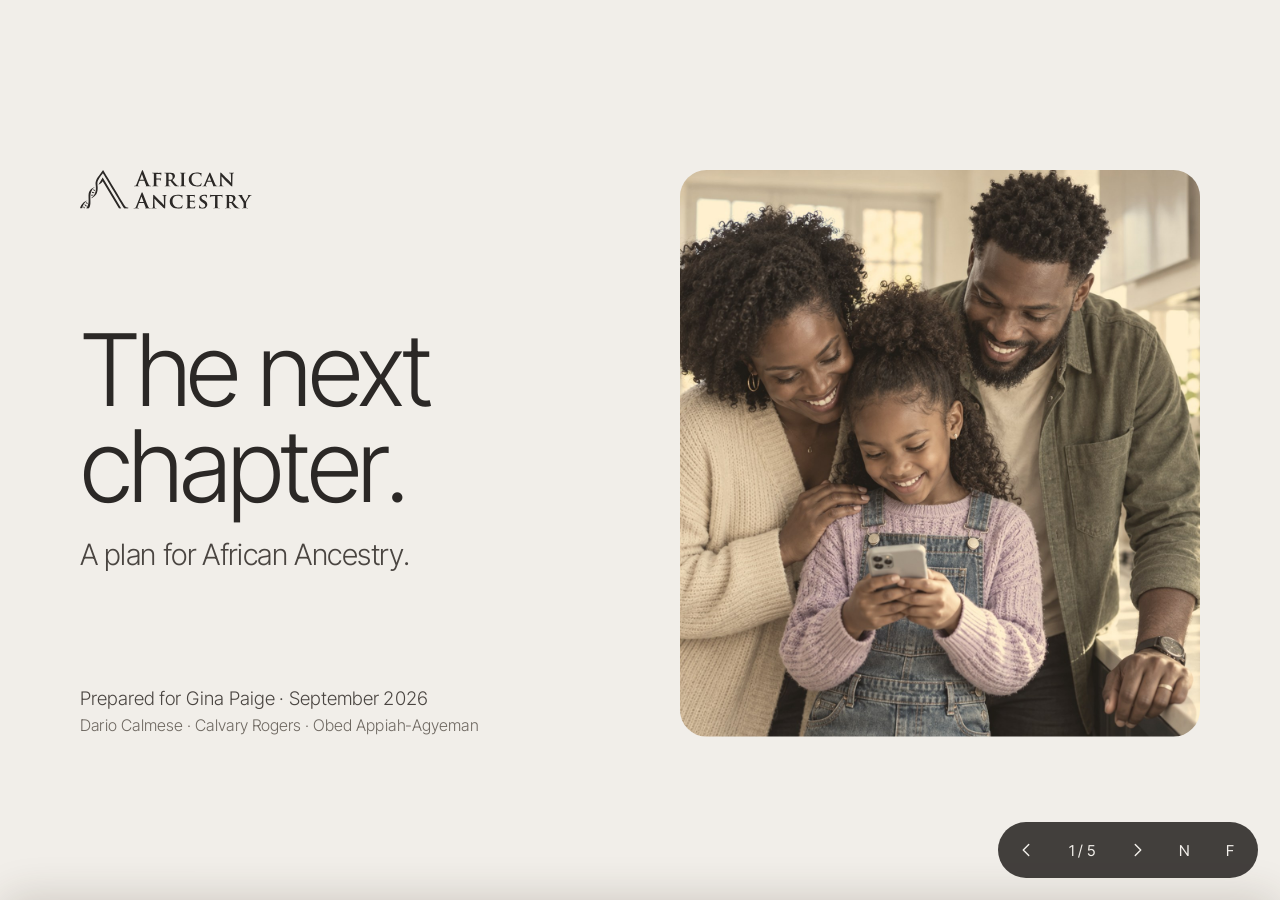
==== lite/index.html @ 92491630 "Publish the lite deck at /lite/ The five-slide lite deck from the lite branch, served beside the ful" ====
<!doctype html>
<html lang="en">
<head>
<meta charset="utf-8">
<meta name="viewport" content="width=device-width, initial-scale=1">
<meta name="robots" content="noindex, nofollow">
<title>African Ancestry · The next chapter (lite)</title>
<style>
@font-face{font-family:'Inter Tight';font-weight:300;font-display:block;src:url([data-uri]) format('woff2')}
@font-face{font-family:'Inter Tight';font-weight:400;font-display:block;src:url([data-uri]) format('woff2')}
@font-face{font-family:'Inter Tight';font-weight:500;font-display:block;src:url([data-uri]) format('woff2')}
*{box-sizing:border-box}
html,body{margin:0;height:100%;background:#F1EEE9;overflow:hidden;-webkit-font-smoothing:antialiased;font-variant-numeric:tabular-nums}
#stage{position:fixed;left:0;top:0;width:var(--W,1920px);height:1080px;transform-origin:0 0}
#stage>section{position:absolute;left:0;top:0;width:100%;height:1080px;overflow:hidden;visibility:hidden;opacity:0;transition:opacity 280ms ease,visibility 0s linear 280ms}
#stage>section.is-current{visibility:visible;opacity:1;transition:opacity 280ms ease}
section aside{display:none}
/* Deck language = the mockups: warm paper, charcoal ink, light grotesk, dark pills, thin line icons. */
:root {
  --paper: #F1EEE9;
  --card: #F8F6F2;
  --card-line: #E7E2DA;
  --ink: #2B2826;
  --ink-2: #4A4541;
  --muted: #7B756E;
  --faint: #A49D95;
  --line: #DDD7CF;
  --pill: #2F2C2A;
  --on-pill: #F4F1EC;
}
section { background: var(--paper); color: var(--ink); font-family: 'Inter Tight', 'Helvetica Neue', Arial, sans-serif; font-weight: 300; padding: 120px 120px 110px; }
h1, h2, h3, p { margin: 0; font-weight: 300; }

/* chrome: logo top left, count and track top right (like the app's top bar) */
.chrome-logo { position: absolute; left: 120px; top: 52px; height: 40px; }
.chrome-count { position: absolute; right: 120px; top: 58px; display: flex; align-items: center; gap: 22px; font-size: 24px; font-weight: 400; color: var(--faint); }
.chrome-count .track { width: 140px; height: 4px; border-radius: 4px; background: #DCD6CE; overflow: hidden; }
.chrome-count .track i { display: block; height: 100%; background: var(--ink); }

/* type */
.eyebrow { font-size: 26px; line-height: 32px; font-weight: 400; color: var(--faint); }
.title { font-size: 88px; line-height: 92px; letter-spacing: -0.035em; }
.title-m { font-size: 72px; line-height: 78px; letter-spacing: -0.03em; }
.sub { font-size: 38px; line-height: 48px; letter-spacing: -0.02em; color: var(--ink-2); margin-top: 14px; }
.lead { font-size: 44px; line-height: 54px; letter-spacing: -0.02em; }
.body { font-size: 28px; line-height: 40px; color: var(--muted); }
.small { font-size: 24px; line-height: 32px; color: var(--muted); }
.ink { color: var(--ink); } .ink2 { color: var(--ink-2); } .muted { color: var(--muted); } .faint { color: var(--faint); }
.w4 { font-weight: 400; }

/* components */
.card { background: var(--card); border-radius: 32px; box-shadow: 0 1px 2px rgba(60, 45, 30, 0.04), 0 0 0 1px rgba(60, 45, 30, 0.04); }
.row { display: flex; align-items: center; gap: 28px; }
.icircle { flex: none; width: 76px; height: 76px; border-radius: 50%; background: var(--card); border: 1.5px solid var(--card-line); display: grid; place-items: center; color: #3A3632; }
.icircle.sm { width: 60px; height: 60px; }
.rt { font-size: 36px; line-height: 44px; letter-spacing: -0.015em; color: var(--ink); }
.rd { font-size: 26px; line-height: 34px; color: var(--muted); margin-top: 2px; }
.pill { display: inline-flex; align-items: center; gap: 22px; height: 76px; padding: 0 40px; border-radius: 999px; background: var(--pill); color: var(--on-pill); font-size: 28px; font-weight: 400; letter-spacing: -0.005em; white-space: nowrap; }
.pill-outline { display: inline-flex; align-items: center; height: 76px; padding: 0 40px; border-radius: 999px; border: 1.5px solid var(--ink); font-size: 28px; font-weight: 400; }
.hair { height: 1.5px; background: var(--line); border: 0; }

/* device frames */
.phone { flex: none; padding: 10px; border-radius: 56px; background: #1C1A19; box-shadow: 0 40px 80px -30px rgba(60, 45, 30, 0.35), 0 0 0 1px #0E0D0C; }
.phone img { display: block; width: 100%; border-radius: 46px; }
.browser { flex: none; border-radius: 22px; overflow: hidden; background: #FBFAF7; box-shadow: 0 40px 90px -40px rgba(60, 45, 30, 0.35), 0 0 0 1.5px #E3DDD4; }
.browser .bar { height: 46px; display: flex; align-items: center; gap: 10px; padding: 0 20px; border-bottom: 1.5px solid #ECE7E0; }
.browser .bar i { width: 13px; height: 13px; border-radius: 50%; background: #DDD7CE; }
.browser .bar span { margin-left: 18px; flex: 1; max-width: 420px; height: 28px; border-radius: 999px; background: #F1EEE9; font-size: 15px; line-height: 28px; color: var(--muted); text-align: center; font-weight: 400; }
.browser img { display: block; width: 100%; }
.shot { flex: none; padding: 8px; border-radius: 40px; background: #1C1A19; }
.shot img { display: block; width: 100%; border-radius: 32px; }

/* ---------- v2 additions ---------- */
:root { --brown: #7D5E45; --brown-soft: #EDE3D8; }
section { display: flex; flex-direction: column; }
.head { flex: none; }
.body { flex: 1; min-height: 0; position: relative; }
.serif { font-family: 'Instrument Serif', Georgia, serif; font-weight: 400; letter-spacing: -0.005em; }
.outcome { font-family: 'Instrument Serif', Georgia, serif; font-style: italic; font-weight: 400; color: var(--brown); font-size: 40px; line-height: 46px; letter-spacing: -0.005em; }
.outcome-label { font-size: 24px; line-height: 30px; font-weight: 400; color: var(--faint); }
.brown { color: var(--brown); }

/* pulsing dot for "You, next" */
.dot-next { position: relative; display: inline-block; width: 34px; height: 34px; border-radius: 50%; background: var(--brown); flex: none; }
.dot-next::before, .dot-next::after { content: ''; position: absolute; inset: 0; border-radius: 50%; border: 2px solid var(--brown); animation: ring 2.4s cubic-bezier(.2, .6, .3, 1) infinite; }
.dot-next::after { animation-delay: 1.2s; }
@keyframes ring { 0% { transform: scale(1); opacity: .6; } 100% { transform: scale(2.6); opacity: 0; } }
@media print { .dot-next::before, .dot-next::after { animation: none; opacity: 0; } }

/* quadrants */
.quad { display: grid; grid-template-columns: 250px 1fr 1fr; grid-template-rows: auto 1fr 1fr; gap: 14px; height: 100%; }
.qh { display: flex; flex-direction: column; justify-content: flex-end; gap: 4px; padding: 0 4px 6px; }
.qh b { font-weight: 500; font-size: 28px; line-height: 34px; color: var(--ink); }
.qrow { display: flex; flex-direction: column; justify-content: center; gap: 4px; padding-right: 12px; }
.qrow b { font-weight: 500; font-size: 28px; line-height: 34px; color: var(--ink); }
.qcell { position: relative; border-radius: 28px; background: var(--card); box-shadow: 0 0 0 1.5px var(--card-line) inset; padding: 30px 32px; display: flex; flex-direction: column; gap: 14px; }
.qcell.next { background: var(--brown-soft); box-shadow: 0 0 0 1.5px #D9C8B6 inset; justify-content: flex-end; }
.chip { display: inline-flex; align-items: center; gap: 12px; align-self: flex-start; height: 52px; padding: 0 24px 0 18px; border-radius: 999px; background: var(--paper); box-shadow: 0 0 0 1.5px var(--card-line) inset; font-size: 26px; font-weight: 400; color: var(--ink-2); white-space: nowrap; }
.chip i { width: 14px; height: 14px; border-radius: 50%; background: #BDB5AB; flex: none; }
.chip.you { background: var(--ink); color: var(--on-pill); box-shadow: none; }
.chip.you i { background: var(--on-pill); }

/* timeline */
.tl { display: grid; grid-template-columns: repeat(4, 1fr); gap: 56px; position: relative; }
.tl-track { position: absolute; left: 0; right: 0; top: 22px; height: 4px; border-radius: 4px; background: #DCD6CE; }
.tl-track i { display: block; height: 100%; border-radius: 4px; background: var(--ink); }
.tl-node { display: block; position: relative; z-index: 1; width: 48px; height: 48px; border-radius: 50%; background: var(--paper); border: 2px solid var(--ink); }
.tl-node.on { background: var(--ink); }
.tl-node.brown { background: var(--brown); border-color: var(--brown); }
.tl-col.dim { opacity: 0.26; }
.tl-name { font-size: 40px; line-height: 46px; letter-spacing: -0.015em; color: var(--ink); }

/* drill-down lists */
.do-list { display: flex; flex-direction: column; gap: 22px; }
.do { display: flex; align-items: center; gap: 22px; font-size: 32px; line-height: 40px; color: var(--ink); }
.do .icircle { width: 60px; height: 60px; }

/* path of a sale */
.path { display: grid; grid-template-columns: 170px repeat(5, 1fr); column-gap: 16px; row-gap: 20px; align-items: center; }
.step { border-radius: 24px; padding: 22px 22px; background: var(--card); box-shadow: 0 0 0 1.5px var(--card-line) inset; display: flex; flex-direction: column; gap: 10px; min-height: 150px; }
.step .st { font-size: 28px; line-height: 34px; color: var(--ink); }
.step .ss { display: flex; align-items: center; gap: 8px; font-size: 24px; line-height: 30px; }
.step.lost { background: transparent; box-shadow: 0 0 0 1.5px var(--line) inset; }
.step.lost .st { color: var(--faint); }

/* from / to */
.ft { display: grid; grid-template-columns: 200px 1fr 60px 1fr; column-gap: 24px; align-items: center; }
.ft > * { padding: 16px 0; border-bottom: 1.5px solid var(--line); }
.ft .lab { font-size: 26px; font-weight: 400; color: var(--faint); }
.ft .from { font-size: 30px; line-height: 38px; color: var(--muted); }
.ft .to { font-size: 30px; line-height: 38px; color: var(--ink); }
.ft .arr { color: var(--brown); display: grid; place-items: center; }
/* readable grays: every text size in the deck is 24px+, so 3:1 is the floor; body text gets 4.5:1+ */
:root { --muted: #6E6861; --faint: #847D75; }
.chrome-count { top: 56px; }

/* ---------- spacing system (one rhythm for every slide) ---------- */
/* outer margins 120 / 120 / 110. eyebrow -> title 16. head -> body 64. body -> footer 40. */
section { padding: 120px 120px 110px; }
.head .eyebrow + * { margin-top: 16px; }
.title-m { font-size: 72px; line-height: 80px; letter-spacing: -0.03em; }
.body { margin-top: 64px; }
.foot { flex: none; margin-top: 40px; }
.tl { margin-top: 64px !important; }
.row { gap: 24px; }
.today-line { position: absolute; left: 57px; top: -47px; height: 86px; border-left: 2.5px dashed var(--brown); }
.do { font-size: 30px; line-height: 38px; }
.do-list { gap: 20px; }
.step { min-height: 180px; justify-content: space-between; }
.path { row-gap: 28px; }

/* ---------- v3: no cursive; outcomes in brown medium sans; black card titles ---------- */
.outcome { font-family: 'Inter Tight', 'Helvetica Neue', Arial, sans-serif; font-style: normal; font-weight: 500; color: var(--brown); font-size: 30px; line-height: 38px; letter-spacing: -0.01em; }
.lead { color: #141210; font-weight: 400; }

/* quadrant, open plot with dashed axes */
.qplot { position: relative; height: 100%; min-height: 600px; }
.qaxis-v { position: absolute; left: 50%; top: 0; bottom: 0; border-left: 3px dashed var(--ink); }
.qaxis-h { position: absolute; top: 50%; left: 0; right: 0; border-top: 3px dashed var(--ink); }
.qlab { position: absolute; font-size: 28px; line-height: 34px; font-weight: 500; color: var(--ink); }
.qlab { white-space: nowrap; }
.qlab.q-tl { left: 0; top: 0; } .qlab.q-tr { right: 0; top: 0; text-align: right; }
.qlab.q-bl { left: 0; bottom: 0; } .qlab.q-br { right: 0; bottom: 0; text-align: right; }
.qaxis-label { position: absolute; font-size: 24px; line-height: 30px; font-weight: 400; color: var(--muted); white-space: nowrap; }
.qaxis-label.v { right: calc(50% + 18px); top: 0; }
.qaxis-label.h { right: 0; top: calc(50% + 16px); }
.qdot { position: absolute; width: 28px; height: 28px; margin: -14px 0 0 -14px; border-radius: 50%; background: #D3CABE; box-shadow: 0 0 0 2px #8E877F inset; }
.qdot.you { width: 34px; height: 34px; margin: -17px 0 0 -17px; background: var(--ink); box-shadow: none; }
.qname { position: absolute; transform: translate(26px, -50%); font-size: 28px; line-height: 34px; font-weight: 400; color: var(--ink-2); white-space: nowrap; }
.qname.you { font-weight: 500; color: var(--ink); }
.qname.next { font-weight: 500; color: var(--brown); }
.qplot .dot-next { position: absolute; margin: -17px 0 0 -17px; }
.qlink { position: absolute; border-left: 3px dashed var(--brown); }

/* ---------- v4 ---------- */
/* causes: one line each, so every column lines up */
.cause-grid { display: grid; grid-template-columns: repeat(4, 1fr); gap: 48px; }
.cause-t { font-size: 30px; line-height: 38px; color: var(--ink); margin-top: 6px; white-space: nowrap; }
.cause-s { margin-top: 6px; white-space: nowrap; }
.small.one { white-space: nowrap; }
/* milestone slides: the takeaway sits beside the title */
.head.split { display: flex; align-items: flex-end; justify-content: space-between; gap: 48px; }
.pill.brings { flex: none; font-size: 26px; height: 70px; padding: 0 34px; margin-bottom: 4px; }
.app-row { display: flex; justify-content: space-between; align-items: flex-start; width: 100%; max-width: 1680px; margin-left: auto; margin-right: auto; }
.app-row .phone { width: 312px; }
/* ads: the Today column is only as wide as its words */
.ft { grid-template-columns: 200px max-content 60px 1fr; column-gap: 32px; }
/* timeline drill-in: the current milestone pulses, the rest gray out on arrival */
.tl-node.pulse { background: var(--brown); border-color: var(--brown); }
.tl-node.pulse::before, .tl-node.pulse::after { content: ''; position: absolute; inset: -2px; border-radius: 50%; border: 2px solid var(--brown); animation: ring 2.4s cubic-bezier(.2, .6, .3, 1) infinite; }
.tl-node.pulse::after { animation-delay: 1.2s; }
.tl-col.dim { opacity: 1; }
.tl-col.dim > :not(.tl-node) { opacity: 0.28; } /* only the words gray out; dots stay solid so the line never shows through */
.is-current .tl-col.dim > :not(.tl-node) { animation: tl-dim 0.7s ease 0.15s both; }
@keyframes tl-dim { from { opacity: 1; } to { opacity: 0.28; } }
/* growth: one step per click */
.gsteps { display: flex; flex-direction: column; gap: 30px; padding-top: 40px; }
.gs-t { font-size: 32px; line-height: 40px; margin-top: 4px; }
.gsteps .small { margin-top: 6px; }
section[data-steps] .stp { opacity: 0; transform: translateY(14px); transition: opacity 0.5s ease, transform 0.5s ease; }
section[data-steps] .stp.on { opacity: 1; transform: none; }
@media print {
  .tl-node.pulse::before, .tl-node.pulse::after { animation: none; opacity: 0; }
  .is-current .tl-col.dim > :not(.tl-node) { animation: none; }
  section[data-steps] .stp { opacity: 1; transform: none; }
}

/* ---------- v5: landscape, read by its axis ends ---------- */
.qaxis-v { top: 52px; bottom: 52px; }
.qpole { position: absolute; font-size: 30px; line-height: 36px; font-weight: 500; color: var(--ink); white-space: nowrap; }
.qpole.top { left: 50%; top: 0; transform: translateX(-50%); }
.qpole.bottom { left: 50%; bottom: 0; transform: translateX(-50%); }
.qpole.left { left: 0; top: calc(50% - 50px); }
.qpole.right { right: 0; top: calc(50% - 50px); }
.qzone { position: absolute; left: 50%; right: 0; top: 52px; bottom: 50%; background: var(--brown-soft); border-radius: 0 28px 0 0; }
.qzone-note { position: absolute; right: 24px; top: 72px; font-size: 24px; line-height: 30px; font-weight: 400; color: var(--brown); white-space: nowrap; }
.qdot { width: 30px; height: 30px; margin: -15px 0 0 -15px; }
.qname { font-size: 28px; color: var(--ink-2); }
.qarrow { position: absolute; width: 18px; height: 18px; margin-left: -9px; border-left: 3px solid var(--brown); border-top: 3px solid var(--brown); transform: rotate(45deg); background: var(--brown-soft); }

/* ---------- lite deck: the pixel journey (slide 2) ---------- */
.pj { display: grid; grid-template-columns: 210px repeat(6, 1fr); column-gap: 16px; row-gap: 40px; align-content: start; }
.pj-name { font-size: 32px; line-height: 40px; margin-top: 2px; }
.pj-lab { padding-top: 6px; }
.pj-lt { font-size: 30px; line-height: 38px; font-weight: 500; color: var(--ink); }
.pj-cell { position: relative; }
.pj-cell::after { content: ''; position: absolute; left: 24px; right: -40px; top: 22.5px; height: 3px; background: var(--ink); }
.pj-cell.breaks::after, .pj-cell.lost::after { height: 0; background: none; border-top: 3px dashed var(--brown); }
.pj-cell.end::after { display: none; }
.pj-node { position: relative; z-index: 1; display: grid; place-items: center; width: 48px; height: 48px; border-radius: 50%; background: var(--ink); color: var(--on-pill); }
.pj-node.lost { background: var(--paper); box-shadow: 0 0 0 2.5px var(--brown) inset; color: var(--brown); }
.pj-status { margin-top: 18px; font-size: 30px; line-height: 38px; font-weight: 400; color: var(--ink); }
.pj-status.lost { color: var(--brown); }
.pj-cell .small { margin-top: 4px; padding-right: 8px; }
.pj-meet { font-size: 26px; line-height: 34px; color: var(--muted); padding: 16px 0; }
.pj-meet.flag { color: var(--ink); background: var(--brown-soft); border-radius: 20px; padding: 16px 20px; margin-left: -20px; box-shadow: 0 0 0 1.5px #D9C8B6 inset; }
.small, .pj-meet { text-wrap: pretty; }

.controls{position:fixed;right:22px;bottom:22px;z-index:10;display:flex;gap:2px;align-items:center;padding:6px;border-radius:999px;background:rgba(47,44,42,.9);color:#F4F1EC;font:400 15px/1 'Inter Tight',Arial,sans-serif;transition:opacity .3s}
.controls.idle{opacity:0}
.controls button{width:44px;height:44px;border-radius:999px;border:0;background:transparent;color:inherit;cursor:pointer;display:grid;place-items:center;font:inherit}
.controls button:hover,.controls button[aria-pressed=true]{background:rgba(255,255,255,.14)}
.controls .count{padding:0 10px;min-width:64px;text-align:center}
.notes{position:fixed;left:0;right:0;bottom:0;z-index:9;max-height:40vh;overflow:auto;background:#F8F6F2;color:#2B2826;padding:24px 32px 96px;border-radius:24px 24px 0 0;box-shadow:0 -12px 40px rgba(60,45,30,.18);transform:translateY(104%);transition:transform .38s cubic-bezier(.32,.72,0,1);font:300 20px/30px 'Inter Tight',Arial,sans-serif}
.notes.open{transform:none}
.notes .label{font-size:15px;line-height:20px;font-weight:400;color:#7B756E;margin-bottom:8px}
.notes p{max-width:1100px;margin:0}
@media print{
  @page{size:1920px 1080px;margin:0}
  html,body{height:auto;overflow:visible;background:#F1EEE9}
  #stage{position:static;transform:none!important;width:1920px!important;height:auto}
  #stage>section{position:relative;visibility:visible;opacity:1;break-after:page;page-break-after:always}
  .controls,.notes{display:none}
}
</style>
</head>
<body>
<div id="stage">
<section id="title" data-bare style="display:grid; grid-template-columns:1fr 780px; column-gap:96px; padding:120px 120px 110px">
  <div style="display:flex; flex-direction:column; justify-content:space-between">
    <img src="[data-uri]" alt="African Ancestry" style="height:58px; align-self:flex-start">
    <div>
      <h1 style="font-size:150px; line-height:144px; letter-spacing:-0.045em">The next<br>chapter.</h1>
      <p class="sub" style="font-size:44px; line-height:54px; margin-top:34px">A plan for African Ancestry.</p>
    </div>
    <div>
      <p style="font-size:28px; line-height:36px" class="ink2">Prepared for Gina Paige · September 2026</p>
      <p class="small" style="margin-top:8px">Dario Calmese · Calvary Rogers · Obed Appiah-Agyeman</p>
    </div>
  </div>
  <img src="[data-uri]" alt="A family gathered around a phone" style="width:100%; height:850px; object-fit:cover; object-position:50% 45%; border-radius:40px">
  <aside>Open simply. Four slides: where the purchase journey breaks today, then three possibilities, each one building on the last. The look of this deck is the look we propose for the brand.</aside>
</section>
<section id="journey">
<div class="chrome-count"><span>02 / 05</span><span class="track"><i style="width:40%"></i></span></div>
  <div class="head"><p class="eyebrow">Where the purchase journey breaks</p><h2 class="title-m">Shoppers keep going. Meta loses the trail.</h2></div>
  <div class="body pj">
    <span></span>
    <div class="pj-step"><p class="eyebrow">01</p><p class="rt pj-name">Ad click</p></div>
    <div class="pj-step"><p class="eyebrow">02</p><p class="rt pj-name">Landing page</p></div>
    <div class="pj-step"><p class="eyebrow">03</p><p class="rt pj-name">Product page</p></div>
    <div class="pj-step"><p class="eyebrow">04</p><p class="rt pj-name">Add to cart</p></div>
    <div class="pj-step"><p class="eyebrow">05</p><p class="rt pj-name">Checkout</p></div>
    <div class="pj-step"><p class="eyebrow">06</p><p class="rt pj-name">Purchase</p></div>

    <div class="pj-lab"><p class="pj-lt">Meta's pixel</p><p class="small">What Meta can see</p></div>
    <div class="pj-cell"><span class="pj-node"><svg xmlns="http://www.w3.org/2000/svg" width="24" height="24" viewBox="0 0 24 24" fill="none" stroke="currentColor" stroke-width="1.5" stroke-linecap="round" stroke-linejoin="round" class="lucide lucide-check" aria-hidden="true"><path d="M20 6 9 17l-5-5"></path></svg></span><p class="pj-status">Seen</p><p class="small">The click ID is saved on arrival</p></div>
    <div class="pj-cell"><span class="pj-node"><svg xmlns="http://www.w3.org/2000/svg" width="24" height="24" viewBox="0 0 24 24" fill="none" stroke="currentColor" stroke-width="1.5" stroke-linecap="round" stroke-linejoin="round" class="lucide lucide-check" aria-hidden="true"><path d="M20 6 9 17l-5-5"></path></svg></span><p class="pj-status">Seen</p><p class="small">Except two ads whose redirect drops the click ID</p></div>
    <div class="pj-cell breaks"><span class="pj-node"><svg xmlns="http://www.w3.org/2000/svg" width="24" height="24" viewBox="0 0 24 24" fill="none" stroke="currentColor" stroke-width="1.5" stroke-linecap="round" stroke-linejoin="round" class="lucide lucide-check" aria-hidden="true"><path d="M20 6 9 17l-5-5"></path></svg></span><p class="pj-status">Seen</p><p class="small">The product view reaches Meta</p></div>
    <div class="pj-cell lost"><span class="pj-node lost"><svg xmlns="http://www.w3.org/2000/svg" width="24" height="24" viewBox="0 0 24 24" fill="none" stroke="currentColor" stroke-width="1.5" stroke-linecap="round" stroke-linejoin="round" class="lucide lucide-x" aria-hidden="true"><path d="M18 6 6 18"></path><path d="m6 6 12 12"></path></svg></span><p class="pj-status lost">Never sent</p><p class="small">The Add to cart event stops in the browser</p></div>
    <div class="pj-cell lost"><span class="pj-node lost"><svg xmlns="http://www.w3.org/2000/svg" width="24" height="24" viewBox="0 0 24 24" fill="none" stroke="currentColor" stroke-width="1.5" stroke-linecap="round" stroke-linejoin="round" class="lucide lucide-x" aria-hidden="true"><path d="M18 6 6 18"></path><path d="m6 6 12 12"></path></svg></span><p class="pj-status lost">Trail lost</p><p class="small">A new address, a new browser ID, no click ID</p></div>
    <div class="pj-cell lost end"><span class="pj-node lost"><svg xmlns="http://www.w3.org/2000/svg" width="24" height="24" viewBox="0 0 24 24" fill="none" stroke="currentColor" stroke-width="1.5" stroke-linecap="round" stroke-linejoin="round" class="lucide lucide-x" aria-hidden="true"><path d="M18 6 6 18"></path><path d="m6 6 12 12"></path></svg></span><p class="pj-status lost">Not credited</p><p class="small">Meta can't tie the sale to the ad</p></div>

    <div class="pj-lab"><p class="pj-lt">The shopper</p><p class="small">What they meet</p></div>
    <p class="pj-meet">Taps the ad</p>
    <p class="pj-meet">Lands on the site</p>
    <p class="pj-meet flag">A popup covers Add to cart</p>
    <p class="pj-meet">Opens the cart</p>
    <p class="pj-meet flag">Checkout leaves your web address</p>
    <p class="pj-meet">Buys the test</p>
  </div>
  <div class="foot" style="display:flex; align-items:center; gap:40px; white-space:nowrap">
    <span class="pill">In August, Meta ads got the same clicks as July and reported half the purchases.</span>
  </div>
  <aside>This is the path of a sale from the ad to the cart, as Meta's pixel sees it. We traced it on the live site on 25 September. The top line is what Meta can see; the bottom line is what the shopper meets. The ad click, the landing page and the product page all reach Meta, with one exception: two live ads land on a redirect that drops the click ID. Then the trail breaks. Add to cart is set up but never leaves the browser. Checkout moves to africanancestry.myshopify.com, where the click ID doesn't exist and Meta sees a new browser, so the checkout, and by extension the purchase, can't be tied back to the ad. Meanwhile the shopper meets an SMS popup right at Add to cart, and the address bar changes at checkout: five taps to checkout, one of them closing a popup. The result: in August, Meta ads got the same clicks as July and reported half the purchases. These are Meta's figures, not total sales; much of the drop is likely measurement.</aside>
</section>
<section id="p1">
<div class="chrome-count"><span>03 / 05</span><span class="track"><i style="width:60%"></i></span></div>
  <div class="head split"><div><p class="eyebrow">Possibility 01 · Stabilize the back end</p><h2 class="title-m">Let every sale count.</h2></div><span class="pill brings">The opportunity: your ad budget, at full strength</span></div>
  <div class="body" style="display:grid; grid-template-columns:1fr 720px; gap:96px; align-items:start">
    <div style="display:flex; flex-direction:column; gap:48px">
      <div class="row" style="align-items:flex-start"><span class="icircle"><svg xmlns="http://www.w3.org/2000/svg" width="28" height="28" viewBox="0 0 24 24" fill="none" stroke="currentColor" stroke-width="1.5" stroke-linecap="round" stroke-linejoin="round" class="lucide lucide-radio" aria-hidden="true"><path d="M16.247 7.761a6 6 0 0 1 0 8.478"></path><path d="M19.075 4.933a10 10 0 0 1 0 14.134"></path><path d="M4.925 19.067a10 10 0 0 1 0-14.134"></path><path d="M7.753 16.239a6 6 0 0 1 0-8.478"></path><circle cx="12" cy="12" r="2"></circle></svg></span><div><p class="eyebrow">Tracking</p><p class="rt" style="font-size:36px; line-height:44px; margin-top:4px">Meta sees every step</p><p class="small" style="margin-top:6px">Add to cart and purchases reach Meta, with the click ID kept from the ad to the sale.</p></div></div>
      <div class="row" style="align-items:flex-start"><span class="icircle"><svg xmlns="http://www.w3.org/2000/svg" width="28" height="28" viewBox="0 0 24 24" fill="none" stroke="currentColor" stroke-width="1.5" stroke-linecap="round" stroke-linejoin="round" class="lucide lucide-lock" aria-hidden="true"><rect width="18" height="11" x="3" y="11" rx="2" ry="2"></rect><path d="M7 11V7a5 5 0 0 1 10 0v4"></path></svg></span><div><p class="eyebrow">Checkout</p><p class="rt" style="font-size:36px; line-height:44px; margin-top:4px">Checkout on your own address</p><p class="small" style="margin-top:6px">checkout.africanancestry.com, with the privacy promise beside the button and no popups on the way.</p></div></div>
      <div class="row" style="align-items:flex-start"><span class="icircle"><svg xmlns="http://www.w3.org/2000/svg" width="28" height="28" viewBox="0 0 24 24" fill="none" stroke="currentColor" stroke-width="1.5" stroke-linecap="round" stroke-linejoin="round" class="lucide lucide-gauge" aria-hidden="true"><path d="m12 14 4-4"></path><path d="M3.34 19a10 10 0 1 1 17.32 0"></path></svg></span><div><p class="eyebrow">Site performance</p><p class="rt" style="font-size:36px; line-height:44px; margin-top:4px">Fast pages that search and AI can read</p><p class="small" style="margin-top:6px">Product pages that load in seconds on a phone, with every word readable.</p></div></div>
    </div>
    <div class="card" style="padding:36px 44px">
      <p class="eyebrow">The path of a sale</p>
      <div style="display:flex; flex-direction:column; margin-top:10px">
        <div class="row" style="padding:15px 0; border-bottom:1.5px solid var(--line)"><span class="icircle sm" style="width:50px; height:50px"><svg xmlns="http://www.w3.org/2000/svg" width="22" height="22" viewBox="0 0 24 24" fill="none" stroke="currentColor" stroke-width="1.5" stroke-linecap="round" stroke-linejoin="round" class="lucide lucide-check" aria-hidden="true"><path d="M20 6 9 17l-5-5"></path></svg></span><p class="rt" style="font-size:30px">Ad click</p><p class="small" style="margin-left:auto">Meta sees it</p></div>
        <div class="row" style="padding:15px 0; border-bottom:1.5px solid var(--line)"><span class="icircle sm" style="width:50px; height:50px"><svg xmlns="http://www.w3.org/2000/svg" width="22" height="22" viewBox="0 0 24 24" fill="none" stroke="currentColor" stroke-width="1.5" stroke-linecap="round" stroke-linejoin="round" class="lucide lucide-check" aria-hidden="true"><path d="M20 6 9 17l-5-5"></path></svg></span><p class="rt" style="font-size:30px">Landing page</p><p class="small" style="margin-left:auto">Meta sees it</p></div>
        <div class="row" style="padding:15px 0; border-bottom:1.5px solid var(--line)"><span class="icircle sm" style="width:50px; height:50px"><svg xmlns="http://www.w3.org/2000/svg" width="22" height="22" viewBox="0 0 24 24" fill="none" stroke="currentColor" stroke-width="1.5" stroke-linecap="round" stroke-linejoin="round" class="lucide lucide-check" aria-hidden="true"><path d="M20 6 9 17l-5-5"></path></svg></span><p class="rt" style="font-size:30px">Add to cart</p><p class="small" style="margin-left:auto">Meta sees it</p></div>
        <div class="row" style="padding:15px 0; border-bottom:1.5px solid var(--line)"><span class="icircle sm" style="width:50px; height:50px"><svg xmlns="http://www.w3.org/2000/svg" width="22" height="22" viewBox="0 0 24 24" fill="none" stroke="currentColor" stroke-width="1.5" stroke-linecap="round" stroke-linejoin="round" class="lucide lucide-check" aria-hidden="true"><path d="M20 6 9 17l-5-5"></path></svg></span><p class="rt" style="font-size:30px">Checkout</p><p class="small" style="margin-left:auto">Meta sees it</p></div>
        <div class="row" style="padding:15px 0"><span class="icircle sm" style="width:50px; height:50px"><svg xmlns="http://www.w3.org/2000/svg" width="22" height="22" viewBox="0 0 24 24" fill="none" stroke="currentColor" stroke-width="1.5" stroke-linecap="round" stroke-linejoin="round" class="lucide lucide-check" aria-hidden="true"><path d="M20 6 9 17l-5-5"></path></svg></span><p class="rt" style="font-size:30px">Purchase</p><p class="small" style="margin-left:auto">Meta sees it</p></div>
      </div>
      <div class="pill" style="margin-top:18px; width:100%; justify-content:space-between">Meta sees what Shopify sees <svg xmlns="http://www.w3.org/2000/svg" width="28" height="28" viewBox="0 0 24 24" fill="none" stroke="currentColor" stroke-width="1.5" stroke-linecap="round" stroke-linejoin="round" class="lucide lucide-arrow-right" aria-hidden="true"><path d="M5 12h14"></path><path d="m12 5 7 7-7 7"></path></svg></div>
    </div>
  </div>
  <aside>The first possibility is the back end, and it comes first because everything else builds on it. The opportunity is the ad budget she already spends, working at full strength. Tracking: send Add to cart and purchases to Meta, and keep the click ID from the ad all the way to the sale, including through redirects. Checkout: keep it on her own address, checkout.africanancestry.com, with the privacy promise beside the button and no popups between the ad and the checkout. Site performance: product pages that load in seconds on a phone, and that search engines and AI assistants can read. When Meta can see every step of a sale, it learns who her buyers are and finds more people like them. The same budget works harder.</aside>
</section>
<section id="p2">
<div class="chrome-count"><span>04 / 05</span><span class="track"><i style="width:80%"></i></span></div>
  <div class="head split"><div><p class="eyebrow">Possibility 02 · Relaunch the storefront</p><h2 class="title-m">A storefront worthy of the test.</h2></div><span class="pill brings">The opportunity: more buyers per click</span></div>
  <div class="body" style="display:flex; align-items:flex-start; gap:48px">
    <div class="browser" style="width:760px"><div class="bar"><i></i><i></i><i></i><span>africanancestry.com</span></div><img src="[data-uri]" alt="Proposed desktop home page"></div>
    <div class="phone" style="width:262px"><img src="[data-uri]" alt="Proposed mobile product page"></div>
    <div style="flex:1; display:flex; flex-direction:column; gap:34px; padding-left:24px">
      <div class="row" style="align-items:flex-start"><span class="icircle sm"><svg xmlns="http://www.w3.org/2000/svg" width="26" height="26" viewBox="0 0 24 24" fill="none" stroke="currentColor" stroke-width="1.5" stroke-linecap="round" stroke-linejoin="round" class="lucide lucide-mouse-pointer-click" aria-hidden="true"><path d="M14 4.1 12 6"></path><path d="m5.1 8-2.9-.8"></path><path d="m6 12-1.9 2"></path><path d="M7.2 2.2 8 5.1"></path><path d="M9.037 9.69a.498.498 0 0 1 .653-.653l11 4.5a.5.5 0 0 1-.074.949l-4.349 1.041a1 1 0 0 0-.74.739l-1.04 4.35a.5.5 0 0 1-.95.074z"></path></svg></span><div><p class="rt" style="font-size:30px; line-height:38px">A faster path to cart</p><p class="small" style="margin-top:4px">Ad to checkout in three taps, with nothing in the way.</p></div></div>
      <div class="row" style="align-items:flex-start"><span class="icircle sm"><svg xmlns="http://www.w3.org/2000/svg" width="26" height="26" viewBox="0 0 24 24" fill="none" stroke="currentColor" stroke-width="1.5" stroke-linecap="round" stroke-linejoin="round" class="lucide lucide-tag" aria-hidden="true"><path d="M12.586 2.586A2 2 0 0 0 11.172 2H4a2 2 0 0 0-2 2v7.172a2 2 0 0 0 .586 1.414l8.704 8.704a2.426 2.426 0 0 0 3.42 0l6.58-6.58a2.426 2.426 0 0 0 0-3.42z"></path><circle cx="7.5" cy="7.5" r=".5" fill="currentColor"></circle></svg></span><div><p class="rt" style="font-size:30px; line-height:38px">Clear pricing</p><p class="small" style="margin-top:4px">$299 and results timing on the first screen.</p></div></div>
      <div class="row" style="align-items:flex-start"><span class="icircle sm"><svg xmlns="http://www.w3.org/2000/svg" width="26" height="26" viewBox="0 0 24 24" fill="none" stroke="currentColor" stroke-width="1.5" stroke-linecap="round" stroke-linejoin="round" class="lucide lucide-lock" aria-hidden="true"><rect width="18" height="11" x="3" y="11" rx="2" ry="2"></rect><path d="M7 11V7a5 5 0 0 1 10 0v4"></path></svg></span><div><p class="rt" style="font-size:30px; line-height:38px">The privacy promise, up front</p><p class="small" style="margin-top:4px">Sample destroyed, DNA never sold, right beside Add to cart.</p></div></div>
      <div class="row" style="align-items:flex-start"><span class="icircle sm"><svg xmlns="http://www.w3.org/2000/svg" width="26" height="26" viewBox="0 0 24 24" fill="none" stroke="currentColor" stroke-width="1.5" stroke-linecap="round" stroke-linejoin="round" class="lucide lucide-git-branch" aria-hidden="true"><path d="M15 6a9 9 0 0 0-9 9V3"></path><circle cx="18" cy="6" r="3"></circle><circle cx="6" cy="18" r="3"></circle></svg></span><div><p class="rt" style="font-size:30px; line-height:38px">Simpler words for each line</p><p class="small" style="margin-top:4px">Mom's line or Dad's line, in plain words.</p></div></div>
    </div>
  </div>
  <aside>The second possibility is the storefront, desktop and mobile, in the language you're looking at. A faster path to cart: from the ad to checkout in three taps, with no banners or popups in between. Clear pricing: $299 and the results timing on the first screen. The privacy promise up front: the sample is destroyed and the DNA is never sold, right beside Add to cart, where today it sits on a sub-page. And simpler words: the shopper chooses their mom's line or their dad's line, in plain words, instead of starting from the test names. Some photos are stand-ins until we shoot real families.</aside>
</section>
<section id="p3" data-steps="2">
<div class="chrome-count"><span>05 / 05</span><span class="track"><i style="width:100%"></i></span></div>
  <div class="head split"><div><p class="eyebrow">Possibility 03 · The family experience</p><h2 class="title-m">Make the wait part of the story.</h2></div><span class="pill brings">The opportunity: a family that opens it together</span></div>
  <div class="body" style="display:grid; grid-template-columns:auto 1fr; gap:96px; align-items:center">
    <div style="display:flex; gap:36px">
      <div class="phone" style="width:300px"><img src="[data-uri]" alt="App screen: the kit is in the lab, week 3 of 6 to 8, with this week's prompts"></div>
      <div class="phone stp" data-step="1" style="width:300px"><img src="[data-uri]" alt="App screen: results are ready, open now or plan a family reveal"></div>
      <div class="phone stp" data-step="2" style="width:300px"><img src="[data-uri]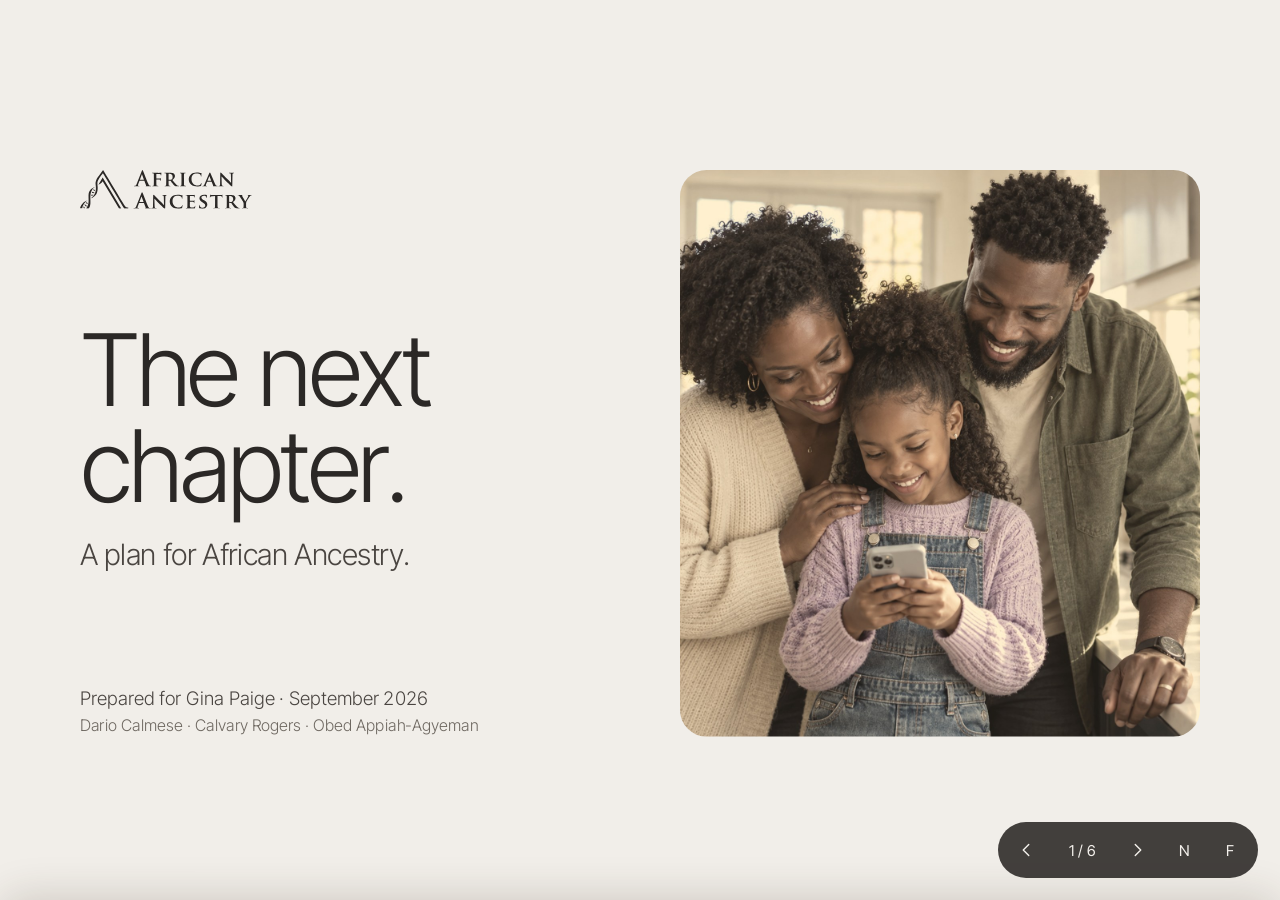
